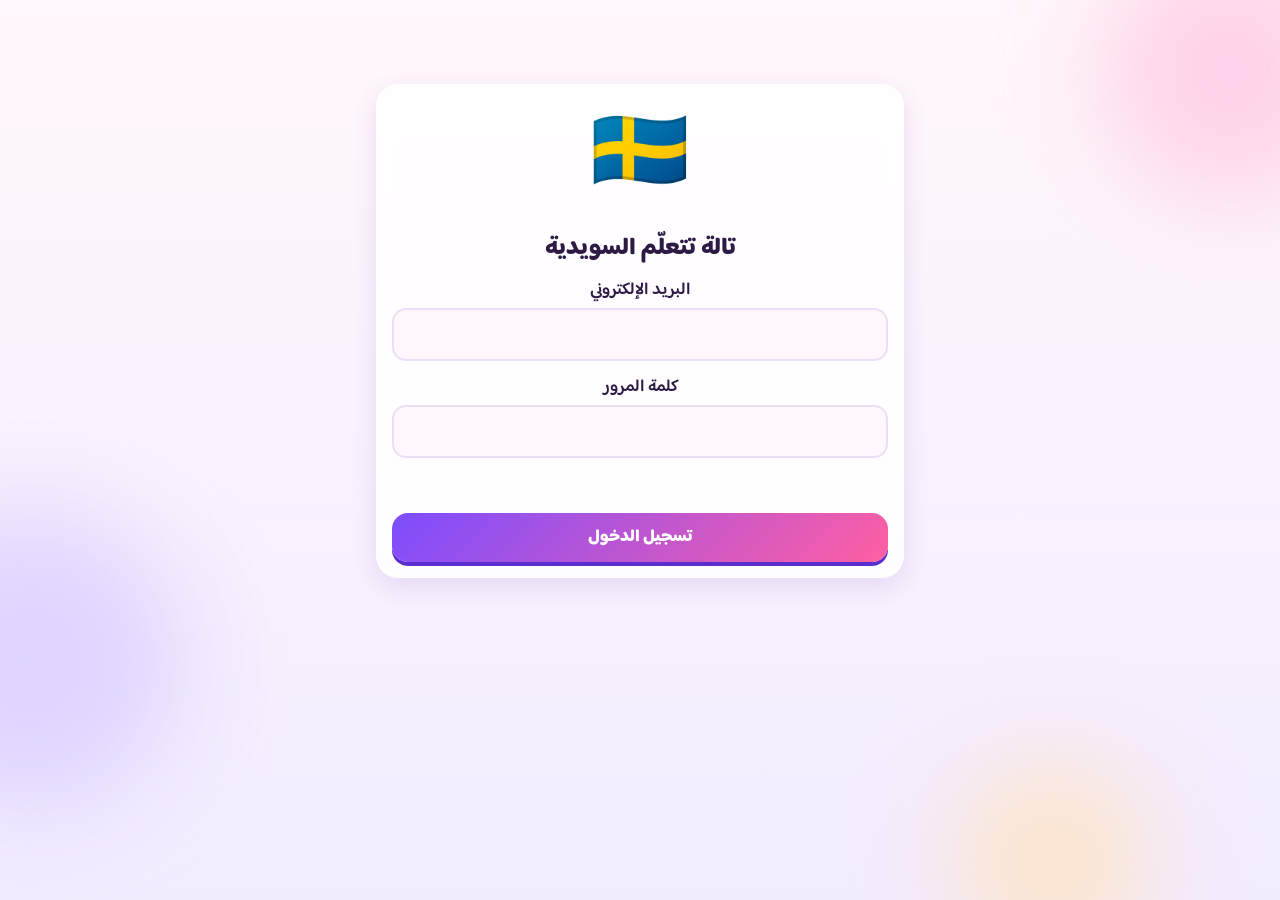
==== index.html @ 3c35382f "First version of Tala's Swedish app and Eslam's progress page Co-Authored-By: Claude Opus 5.5 <norep" ====
<!doctype html>
<html lang="ar" dir="rtl">
<head>
  <meta charset="utf-8">
  <meta name="viewport" content="width=device-width, initial-scale=1, viewport-fit=cover">
  <meta name="theme-color" content="#7c4dff">
  <title>Tala lär sig svenska</title>
  <link rel="manifest" href="manifest.webmanifest">
  <link rel="icon" href="icons/icon-192.png">
  <link rel="apple-touch-icon" href="icons/icon-192.png">
  <link rel="preconnect" href="https://fonts.googleapis.com">
  <link rel="preconnect" href="https://fonts.gstatic.com" crossorigin>
  <link href="https://fonts.googleapis.com/css2?family=Baloo+Bhaijaan+2:wght@400;600;800&display=swap" rel="stylesheet">
  <link rel="stylesheet" href="css/app.css">
</head>
<body>
  <div class="bg-blobs" aria-hidden="true"><i></i><i></i><i></i></div>
  <header></header>
  <main id="main"></main>
  <nav></nav>
  <canvas id="confetti" aria-hidden="true"></canvas>
  <script type="module" src="js/app.js"></script>
</body>
</html>
---- css/app.css ----
:root {
  --bg: #fff7fb;
  --bg2: #f3ecff;
  --card: rgba(255, 255, 255, 0.82);
  --ink: #2d1b46;
  --ink2: #6b5a86;
  --line: #eadff7;
  --brand: #7c4dff;
  --brand2: #ff5fa2;
  --brand-ink: #ffffff;
  --sun: #ffb648;
  --good: #1fbf8f;
  --good-bg: #e2f8ef;
  --bad: #ff5470;
  --bad-bg: #ffe6ea;
  --blob1: #ffc4e1;
  --blob2: #d6c8ff;
  --blob3: #ffe1b8;
  --shadow: 0 8px 24px rgba(92, 50, 160, 0.12);
  --radius: 22px;
  --font: 'Baloo Bhaijaan 2', system-ui, sans-serif;
}
@media (prefers-color-scheme: dark) {
  :root:not([data-theme="light"]) {
    --bg: #160f24; --bg2: #1e1433; --card: rgba(40, 28, 64, 0.85); --ink: #f6efff; --ink2: #b9a8d6;
    --line: #3a2a5a; --good-bg: #123a30; --bad-bg: #44172a;
    --blob1: #5a1f48; --blob2: #34246e; --blob3: #4d3216; --shadow: 0 8px 24px rgba(0, 0, 0, 0.4);
  }
}
:root[data-theme="dark"] {
  --bg: #160f24; --bg2: #1e1433; --card: rgba(40, 28, 64, 0.85); --ink: #f6efff; --ink2: #b9a8d6;
  --line: #3a2a5a; --good-bg: #123a30; --bad-bg: #44172a;
  --blob1: #5a1f48; --blob2: #34246e; --blob3: #4d3216; --shadow: 0 8px 24px rgba(0, 0, 0, 0.4);
}

* { box-sizing: border-box; -webkit-tap-highlight-color: transparent; }
html, body { margin: 0; }
body {
  font-family: var(--font);
  background: linear-gradient(180deg, var(--bg), var(--bg2));
  color: var(--ink);
  min-height: 100dvh;
  font-size: 17px;
  line-height: 1.5;
  overflow-x: hidden;
}
button { font: inherit; color: inherit; cursor: pointer; }
h1, h2, h3 { margin: 0; line-height: 1.25; }
h1 { font-size: 1.5rem; font-weight: 800; }
h2 { font-size: 1.15rem; font-weight: 800; }
h3 { font-size: 1.05rem; font-weight: 600; }
p { margin: 0.2rem 0; }
.muted { color: var(--ink2); }
.center { text-align: center; }
.grow { flex: 1; min-width: 0; }
.sv { font-weight: 600; unicode-bidi: isolate; }
.sub { display: block; font-size: 0.72em; opacity: 0.7; font-weight: 400; }
[hidden] { display: none !important; }

/* Floating colour blobs behind everything */
.bg-blobs { position: fixed; inset: 0; z-index: -1; overflow: hidden; pointer-events: none; }
.bg-blobs i { position: absolute; border-radius: 50%; filter: blur(50px); opacity: 0.7; animation: float 18s ease-in-out infinite; }
.bg-blobs i:nth-child(1) { width: 260px; height: 260px; background: var(--blob1); top: -60px; right: -80px; }
.bg-blobs i:nth-child(2) { width: 300px; height: 300px; background: var(--blob2); bottom: 10%; left: -120px; animation-delay: -6s; }
.bg-blobs i:nth-child(3) { width: 200px; height: 200px; background: var(--blob3); bottom: -60px; right: 10%; animation-delay: -12s; }
@keyframes float { 50% { transform: translate(20px, -30px) scale(1.1); } }

main { padding: 12px 16px 110px; max-width: 560px; margin: 0 auto; display: flex; flex-direction: column; gap: 14px; }
header { display: flex; gap: 8px; justify-content: flex-start; padding: 14px 16px 0; max-width: 560px; margin: 0 auto; }
.pill { background: var(--card); border-radius: 99px; padding: 4px 12px; font-weight: 600; box-shadow: var(--shadow); font-size: 0.9rem; }

nav {
  position: fixed; bottom: 0; inset-inline: 0; display: flex; justify-content: space-around;
  background: var(--card); backdrop-filter: blur(16px); border-top: 1px solid var(--line);
  padding: 6px 4px calc(6px + env(safe-area-inset-bottom));
}
nav a { text-decoration: none; color: var(--ink2); display: flex; flex-direction: column; align-items: center; font-size: 0.75rem; padding: 4px 10px; border-radius: 14px; transition: 0.2s; }
nav a .i { font-size: 1.45rem; transition: transform 0.2s; }
nav a.on { color: var(--brand); background: color-mix(in srgb, var(--brand) 12%, transparent); }
nav a.on .i { transform: translateY(-2px) scale(1.12); }
nav .sub { display: none; }

.card {
  background: var(--card); border-radius: var(--radius); padding: 16px; box-shadow: var(--shadow);
  backdrop-filter: blur(10px); display: flex; gap: 14px; align-items: center; flex-wrap: wrap;
  animation: pop 0.35s ease both;
}
.card.tap { cursor: pointer; transition: transform 0.15s; }
.card.tap:active { transform: scale(0.98); }
.card.tip { display: block; border-inline-start: 5px solid var(--sun); }
.card.warn { display: block; background: var(--bad-bg); font-size: 0.9rem; }
@keyframes pop { from { opacity: 0; transform: translateY(10px) scale(0.98); } }
main > *:nth-child(2) { animation-delay: 0.05s; }
main > *:nth-child(3) { animation-delay: 0.1s; }
main > *:nth-child(4) { animation-delay: 0.15s; }
main > *:nth-child(5) { animation-delay: 0.2s; }

/* Greeting */
.greet {
  border-radius: 28px; padding: 22px 20px; padding-inline-end: 86px; color: #fff; position: relative; overflow: hidden;
  background: var(--sky, linear-gradient(135deg, #7c4dff, #ff5fa2)); box-shadow: var(--shadow);
  animation: pop 0.4s ease both;
}
.greet .sym { position: absolute; inset-inline-end: 14px; top: 8px; font-size: 3.6rem; animation: bob 4s ease-in-out infinite; }
.greet .hello { text-align: right; font-size: 1.7rem; font-weight: 800; line-height: 1.1; }
.greet .hello-ar { opacity: 0.9; }
.greet .say { background: rgba(255, 255, 255, 0.25); border: 0; border-radius: 99px; padding: 2px 12px; margin-top: 8px; color: #fff; }
.greet .line { margin-top: 10px; font-size: 0.95rem; opacity: 0.95; }
@keyframes bob { 50% { transform: translateY(-6px) rotate(6deg); } }

.hero { display: flex; align-items: center; gap: 16px; }
.ring {
  --p: 0; width: 96px; height: 96px; border-radius: 50%; display: grid; place-items: center; flex: none;
  background: conic-gradient(var(--brand2) calc(var(--p) * 1%), var(--line) 0);
}
.ring > div { width: 76px; height: 76px; border-radius: 50%; background: var(--bg); display: grid; place-items: center; text-align: center; line-height: 1; }
.ring b { font-size: 1.6rem; }
.ring small { font-size: 0.7rem; color: var(--ink2); }

.unit-emoji { font-size: 2.2rem; width: 54px; height: 54px; display: grid; place-items: center; background: var(--bg2); border-radius: 18px; flex: none; }
.word-day { display: block; }
.word-day .sv { font-size: 1.4rem; }

/* Buttons */
.btn {
  border: 0; border-radius: 16px; padding: 12px 18px; font-weight: 800; background: var(--bg2); color: var(--ink);
  box-shadow: 0 4px 0 var(--line); transition: transform 0.1s, box-shadow 0.1s;
}
.btn:active { transform: translateY(3px); box-shadow: 0 1px 0 var(--line); }
.btn.primary { background: linear-gradient(135deg, var(--brand), var(--brand2)); color: var(--brand-ink); box-shadow: 0 4px 0 #5a2fd0; }
.btn.danger { background: var(--bad); color: #fff; box-shadow: 0 4px 0 #c43350; }
.btn.ghost { background: transparent; box-shadow: none; color: var(--ink2); }
.btn.wide { width: 100%; }
.btn:disabled { opacity: 0.45; }
.row { display: flex; gap: 10px; width: 100%; }
.row .btn { flex: 1; }

/* Course map */
.phase { margin-top: 10px; }
.unit { background: var(--card); border-radius: var(--radius); padding: 14px; box-shadow: var(--shadow); animation: pop 0.35s ease both; }
.unit.locked { opacity: 0.55; }
.unit.passed { outline: 2px solid color-mix(in srgb, var(--sun) 70%, transparent); }
.unit-head { display: flex; gap: 12px; align-items: center; }
.crown { font-weight: 800; color: var(--sun); }
.lessons { display: flex; gap: 10px; margin-top: 12px; flex-wrap: wrap; }
.dot {
  width: 48px; height: 48px; border-radius: 50%; border: 0; font-weight: 800; background: var(--bg2);
  box-shadow: 0 4px 0 var(--line);
}
.dot:not(:disabled):not(.done) { background: linear-gradient(135deg, var(--brand), var(--brand2)); color: #fff; box-shadow: 0 4px 0 #5a2fd0; animation: pulse 2s infinite; }
.dot.done { background: var(--good); color: #fff; box-shadow: 0 4px 0 #148a66; }
.dot.test { background: var(--sun); }
.dot.test.done { background: var(--sun); box-shadow: 0 4px 0 #c98a2a; }
@keyframes pulse { 50% { transform: scale(1.08); } }

/* Session */
.session { display: flex; flex-direction: column; gap: 14px; min-height: calc(100dvh - 40px); }
.bar-top { display: flex; align-items: center; gap: 12px; }
.x { border: 0; background: none; font-size: 1.4rem; color: var(--ink2); }
.progress { flex: 1; height: 14px; background: var(--line); border-radius: 99px; overflow: hidden; }
.progress div { height: 100%; width: 0; background: linear-gradient(90deg, var(--brand), var(--brand2)); border-radius: 99px; transition: width 0.4s ease; }
.ex { display: flex; flex-direction: column; gap: 14px; animation: slide 0.3s ease both; }
@keyframes slide { from { opacity: 0; transform: translateX(-24px); } }
.ex-title { font-weight: 800; font-size: 1.2rem; margin: 6px 0 0; }
.prompt { display: flex; flex-direction: column; align-items: center; gap: 6px; padding: 10px 0; text-align: center; }
.sv.big { font-size: 2.1rem; }
.ar-big { font-size: 1.6rem; font-weight: 600; text-align: center; }
.card.learn { flex-direction: column; text-align: center; padding: 26px 16px; }
.emoji { font-size: 4rem; line-height: 1; animation: bob 3s ease-in-out infinite; }
.note { color: var(--ink2); font-size: 0.95rem; }
.audio-row { display: flex; gap: 8px; justify-content: center; }
.btn-audio { border: 0; width: 64px; height: 64px; border-radius: 50%; font-size: 1.7rem; background: linear-gradient(135deg, var(--brand), var(--brand2)); box-shadow: 0 4px 0 #5a2fd0; }
.btn-audio.small { width: 46px; height: 46px; font-size: 1.2rem; background: var(--bg2); box-shadow: 0 4px 0 var(--line); align-self: center; }
.options { display: grid; gap: 10px; }
.opt {
  border: 2px solid var(--line); background: var(--card); border-radius: 18px; padding: 14px; font-size: 1.1rem;
  box-shadow: 0 4px 0 var(--line); text-align: center; transition: transform 0.1s;
}
.opt:active { transform: translateY(2px); }
.opt.right { border-color: var(--good); background: var(--good-bg); animation: yay 0.4s; }
.opt.bad { border-color: var(--bad); background: var(--bad-bg); animation: shake 0.4s; }
@keyframes yay { 50% { transform: scale(1.05); } }
@keyframes shake { 25% { transform: translateX(-6px); } 75% { transform: translateX(6px); } }
.type-in { font: inherit; font-size: 1.3rem; padding: 14px; border-radius: 16px; border: 2px solid var(--line); background: var(--card); color: var(--ink); text-align: center; }
.type-in:focus { outline: none; border-color: var(--brand); }
.special { display: flex; gap: 8px; justify-content: center; }
.special button { border: 0; background: var(--bg2); border-radius: 12px; width: 52px; height: 44px; font-size: 1.2rem; font-weight: 800; box-shadow: 0 3px 0 var(--line); }
.build-line { min-height: 62px; border-bottom: 2px dashed var(--line); display: flex; flex-wrap: wrap; gap: 8px; padding: 8px 0; }
.build-pool { display: flex; flex-wrap: wrap; gap: 8px; justify-content: center; }
.tile { border: 2px solid var(--line); background: var(--card); border-radius: 14px; padding: 8px 14px; font-weight: 600; font-size: 1.05rem; box-shadow: 0 3px 0 var(--line); }
.tile:disabled { opacity: 0.25; }
.mic { font-size: 1.3rem; padding: 18px; border-radius: 99px; background: linear-gradient(135deg, var(--brand2), var(--sun)); color: #fff; box-shadow: 0 4px 0 #c94a80; }
.mic.on { animation: pulse 1s infinite; }
.heard { text-align: center; min-height: 1.5em; }
.match-grid { display: grid; grid-template-columns: 1fr 1fr; gap: 10px; }
.pair { border: 2px solid var(--line); background: var(--card); border-radius: 16px; padding: 14px 8px; font-weight: 600; box-shadow: 0 4px 0 var(--line); min-height: 60px; transition: 0.2s; }
.pair.sel { border-color: var(--brand); background: color-mix(in srgb, var(--brand) 14%, var(--card)); }
.pair.bad { border-color: var(--bad); animation: shake 0.4s; }
.pair.gone { opacity: 0; transform: scale(0.8); pointer-events: none; }

.feedback {
  position: fixed; bottom: 0; inset-inline: 0; padding: 18px 16px calc(18px + env(safe-area-inset-bottom));
  border-radius: 26px 26px 0 0; display: flex; flex-direction: column; gap: 12px; animation: up 0.25s ease both;
  max-width: 560px; margin: 0 auto;
}
.feedback.good { background: var(--good-bg); }
.feedback.bad { background: var(--bad-bg); }
.feedback b { font-size: 1.2rem; }
@keyframes up { from { transform: translateY(100%); } }

.done-screen, .empty { text-align: center; padding-top: 12vh; display: flex; flex-direction: column; gap: 12px; align-items: center; }
.big-emoji { font-size: 5rem; animation: bob 2s ease-in-out infinite; }
.score { font-size: 1.4rem; }

/* Flashcards */
.flash { perspective: 1000px; height: 260px; position: relative; cursor: pointer; }
.face {
  position: absolute; inset: 0; border-radius: 26px; display: flex; flex-direction: column; align-items: center; justify-content: center; gap: 8px;
  backface-visibility: hidden; transition: transform 0.5s; box-shadow: var(--shadow); font-size: 1.8rem;
}
.front { background: linear-gradient(135deg, var(--brand), var(--brand2)); color: #fff; }
.back { background: var(--card); transform: rotateY(180deg); }
.back .sv { font-size: 1.1rem; color: var(--ink2); }
.flash.flipped .front { transform: rotateY(-180deg); }
.flash.flipped .back { transform: rotateY(0); }

/* Me */
.stats { display: grid; grid-template-columns: repeat(3, 1fr); gap: 10px; }
.stat { background: var(--card); border-radius: 18px; padding: 12px 6px; text-align: center; box-shadow: var(--shadow); display: flex; flex-direction: column; }
.stat b { font-size: 1.5rem; }
.stat span { font-size: 0.8rem; color: var(--ink2); }
label { display: flex; flex-direction: column; gap: 4px; width: 100%; font-weight: 600; }
.login { flex-direction: column; text-align: center; margin-top: 8vh; }
.login input { font: inherit; padding: 12px; border-radius: 14px; border: 2px solid var(--line); background: var(--bg); color: var(--ink); }
.err { color: var(--bad); min-height: 1.2em; }

#confetti { position: fixed; inset: 0; pointer-events: none; width: 100%; height: 100%; z-index: 50; }

@media (prefers-reduced-motion: reduce) {
  *, *::before, *::after { animation: none !important; transition: none !important; }
}
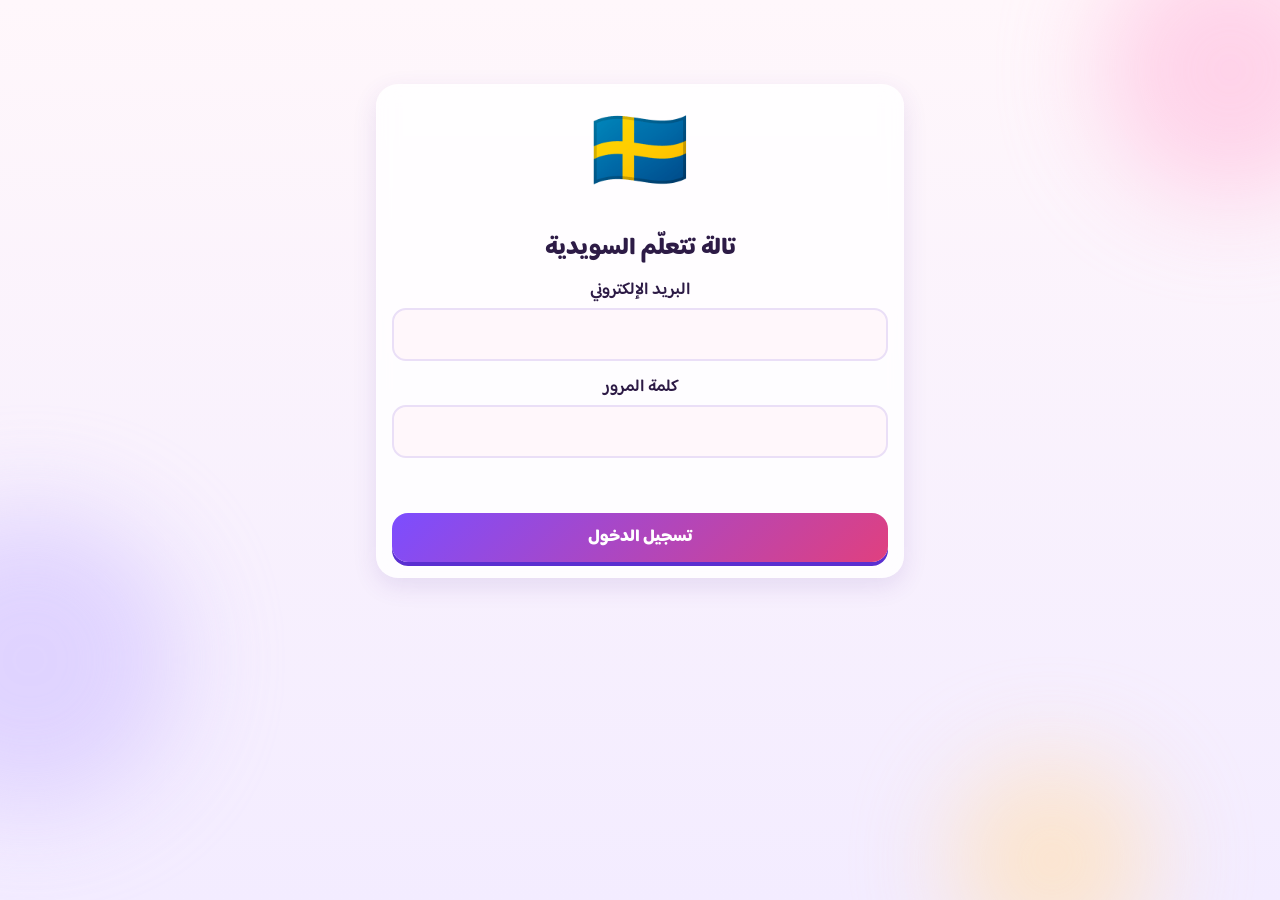
==== commit 08022b75: "Apply jury review: Arabic and Swedish fixes, updated facts, rewards and practice tab Co-Authored-By:" ====
--- a/index.html
+++ b/index.html
@@ -8,9 +8,7 @@
   <link rel="manifest" href="manifest.webmanifest">
   <link rel="icon" href="icons/icon-192.png">
   <link rel="apple-touch-icon" href="icons/icon-192.png">
-  <link rel="preconnect" href="https://fonts.googleapis.com">
-  <link rel="preconnect" href="https://fonts.gstatic.com" crossorigin>
-  <link href="https://fonts.googleapis.com/css2?family=Baloo+Bhaijaan+2:wght@400;600;800&display=swap" rel="stylesheet">
+  <link rel="stylesheet" href="fonts/fonts.css">
   <link rel="stylesheet" href="css/app.css">
 </head>
 <body>
--- a/fonts/fonts.css
+++ b/fonts/fonts.css
@@ -0,0 +1,108 @@
+/* arabic */
+@font-face {
+  font-family: 'Baloo Bhaijaan 2';
+  font-style: normal;
+  font-weight: 400;
+  font-display: swap;
+  src: url(zYX9KUwuEqdVGqM8tPDdAA_Y-_bMAIRsdO_q.woff2) format('woff2');
+  unicode-range: U+0600-06FF, U+0750-077F, U+0870-0891, U+0897-08E1, U+08E3-08FF, U+200C-200E, U+2010-2011, U+204F, U+2E41, U+FB50-FDFF, U+FE70-FE74, U+FE76-FEFC, U+102E0-102FB, U+10E60-10E7E, U+10EC2-10EC7, U+10EC9-10EEE, U+10EF0-10EFF, U+1EE00-1EE03, U+1EE05-1EE1F, U+1EE21-1EE22, U+1EE24, U+1EE27, U+1EE29-1EE32, U+1EE34-1EE37, U+1EE39, U+1EE3B, U+1EE42, U+1EE47, U+1EE49, U+1EE4B, U+1EE4D-1EE4F, U+1EE51-1EE52, U+1EE54, U+1EE57, U+1EE59, U+1EE5B, U+1EE5D, U+1EE5F, U+1EE61-1EE62, U+1EE64, U+1EE67-1EE6A, U+1EE6C-1EE72, U+1EE74-1EE77, U+1EE79-1EE7C, U+1EE7E, U+1EE80-1EE89, U+1EE8B-1EE9B, U+1EEA1-1EEA3, U+1EEA5-1EEA9, U+1EEAB-1EEBB, U+1EEF0-1EEF1;
+}
+/* vietnamese */
+@font-face {
+  font-family: 'Baloo Bhaijaan 2';
+  font-style: normal;
+  font-weight: 400;
+  font-display: swap;
+  src: url(zYX9KUwuEqdVGqM8tPDdAA_Y-_bMAI5sdO_q.woff2) format('woff2');
+  unicode-range: U+0102-0103, U+0110-0111, U+0128-0129, U+0168-0169, U+01A0-01A1, U+01AF-01B0, U+0300-0301, U+0303-0304, U+0308-0309, U+0323, U+0329, U+1EA0-1EF9, U+20AB;
+}
+/* latin-ext */
+@font-face {
+  font-family: 'Baloo Bhaijaan 2';
+  font-style: normal;
+  font-weight: 400;
+  font-display: swap;
+  src: url(zYX9KUwuEqdVGqM8tPDdAA_Y-_bMAI9sdO_q.woff2) format('woff2');
+  unicode-range: U+0100-02BA, U+02BD-02C5, U+02C7-02CC, U+02CE-02D7, U+02DD-02FF, U+0304, U+0308, U+0329, U+1D00-1DBF, U+1E00-1E9F, U+1EF2-1EFF, U+2020, U+20A0-20AB, U+20AD-20C4, U+2113, U+2C60-2C7F, U+A720-A7FF;
+}
+/* latin */
+@font-face {
+  font-family: 'Baloo Bhaijaan 2';
+  font-style: normal;
+  font-weight: 400;
+  font-display: swap;
+  src: url(zYX9KUwuEqdVGqM8tPDdAA_Y-_bMAIFsdA.woff2) format('woff2');
+  unicode-range: U+0000-00FF, U+0131, U+0152-0153, U+02BB-02BC, U+02C6, U+02DA, U+02DC, U+0304, U+0308, U+0329, U+2000-206F, U+20AC, U+2122, U+2191, U+2193, U+2212, U+2215, U+FEFF, U+FFFD;
+}
+/* arabic */
+@font-face {
+  font-family: 'Baloo Bhaijaan 2';
+  font-style: normal;
+  font-weight: 600;
+  font-display: swap;
+  src: url(zYX9KUwuEqdVGqM8tPDdAA_Y-_bMAIRsdO_q.woff2) format('woff2');
+  unicode-range: U+0600-06FF, U+0750-077F, U+0870-0891, U+0897-08E1, U+08E3-08FF, U+200C-200E, U+2010-2011, U+204F, U+2E41, U+FB50-FDFF, U+FE70-FE74, U+FE76-FEFC, U+102E0-102FB, U+10E60-10E7E, U+10EC2-10EC7, U+10EC9-10EEE, U+10EF0-10EFF, U+1EE00-1EE03, U+1EE05-1EE1F, U+1EE21-1EE22, U+1EE24, U+1EE27, U+1EE29-1EE32, U+1EE34-1EE37, U+1EE39, U+1EE3B, U+1EE42, U+1EE47, U+1EE49, U+1EE4B, U+1EE4D-1EE4F, U+1EE51-1EE52, U+1EE54, U+1EE57, U+1EE59, U+1EE5B, U+1EE5D, U+1EE5F, U+1EE61-1EE62, U+1EE64, U+1EE67-1EE6A, U+1EE6C-1EE72, U+1EE74-1EE77, U+1EE79-1EE7C, U+1EE7E, U+1EE80-1EE89, U+1EE8B-1EE9B, U+1EEA1-1EEA3, U+1EEA5-1EEA9, U+1EEAB-1EEBB, U+1EEF0-1EEF1;
+}
+/* vietnamese */
+@font-face {
+  font-family: 'Baloo Bhaijaan 2';
+  font-style: normal;
+  font-weight: 600;
+  font-display: swap;
+  src: url(zYX9KUwuEqdVGqM8tPDdAA_Y-_bMAI5sdO_q.woff2) format('woff2');
+  unicode-range: U+0102-0103, U+0110-0111, U+0128-0129, U+0168-0169, U+01A0-01A1, U+01AF-01B0, U+0300-0301, U+0303-0304, U+0308-0309, U+0323, U+0329, U+1EA0-1EF9, U+20AB;
+}
+/* latin-ext */
+@font-face {
+  font-family: 'Baloo Bhaijaan 2';
+  font-style: normal;
+  font-weight: 600;
+  font-display: swap;
+  src: url(zYX9KUwuEqdVGqM8tPDdAA_Y-_bMAI9sdO_q.woff2) format('woff2');
+  unicode-range: U+0100-02BA, U+02BD-02C5, U+02C7-02CC, U+02CE-02D7, U+02DD-02FF, U+0304, U+0308, U+0329, U+1D00-1DBF, U+1E00-1E9F, U+1EF2-1EFF, U+2020, U+20A0-20AB, U+20AD-20C4, U+2113, U+2C60-2C7F, U+A720-A7FF;
+}
+/* latin */
+@font-face {
+  font-family: 'Baloo Bhaijaan 2';
+  font-style: normal;
+  font-weight: 600;
+  font-display: swap;
+  src: url(zYX9KUwuEqdVGqM8tPDdAA_Y-_bMAIFsdA.woff2) format('woff2');
+  unicode-range: U+0000-00FF, U+0131, U+0152-0153, U+02BB-02BC, U+02C6, U+02DA, U+02DC, U+0304, U+0308, U+0329, U+2000-206F, U+20AC, U+2122, U+2191, U+2193, U+2212, U+2215, U+FEFF, U+FFFD;
+}
+/* arabic */
+@font-face {
+  font-family: 'Baloo Bhaijaan 2';
+  font-style: normal;
+  font-weight: 800;
+  font-display: swap;
+  src: url(zYX9KUwuEqdVGqM8tPDdAA_Y-_bMAIRsdO_q.woff2) format('woff2');
+  unicode-range: U+0600-06FF, U+0750-077F, U+0870-0891, U+0897-08E1, U+08E3-08FF, U+200C-200E, U+2010-2011, U+204F, U+2E41, U+FB50-FDFF, U+FE70-FE74, U+FE76-FEFC, U+102E0-102FB, U+10E60-10E7E, U+10EC2-10EC7, U+10EC9-10EEE, U+10EF0-10EFF, U+1EE00-1EE03, U+1EE05-1EE1F, U+1EE21-1EE22, U+1EE24, U+1EE27, U+1EE29-1EE32, U+1EE34-1EE37, U+1EE39, U+1EE3B, U+1EE42, U+1EE47, U+1EE49, U+1EE4B, U+1EE4D-1EE4F, U+1EE51-1EE52, U+1EE54, U+1EE57, U+1EE59, U+1EE5B, U+1EE5D, U+1EE5F, U+1EE61-1EE62, U+1EE64, U+1EE67-1EE6A, U+1EE6C-1EE72, U+1EE74-1EE77, U+1EE79-1EE7C, U+1EE7E, U+1EE80-1EE89, U+1EE8B-1EE9B, U+1EEA1-1EEA3, U+1EEA5-1EEA9, U+1EEAB-1EEBB, U+1EEF0-1EEF1;
+}
+/* vietnamese */
+@font-face {
+  font-family: 'Baloo Bhaijaan 2';
+  font-style: normal;
+  font-weight: 800;
+  font-display: swap;
+  src: url(zYX9KUwuEqdVGqM8tPDdAA_Y-_bMAI5sdO_q.woff2) format('woff2');
+  unicode-range: U+0102-0103, U+0110-0111, U+0128-0129, U+0168-0169, U+01A0-01A1, U+01AF-01B0, U+0300-0301, U+0303-0304, U+0308-0309, U+0323, U+0329, U+1EA0-1EF9, U+20AB;
+}
+/* latin-ext */
+@font-face {
+  font-family: 'Baloo Bhaijaan 2';
+  font-style: normal;
+  font-weight: 800;
+  font-display: swap;
+  src: url(zYX9KUwuEqdVGqM8tPDdAA_Y-_bMAI9sdO_q.woff2) format('woff2');
+  unicode-range: U+0100-02BA, U+02BD-02C5, U+02C7-02CC, U+02CE-02D7, U+02DD-02FF, U+0304, U+0308, U+0329, U+1D00-1DBF, U+1E00-1E9F, U+1EF2-1EFF, U+2020, U+20A0-20AB, U+20AD-20C4, U+2113, U+2C60-2C7F, U+A720-A7FF;
+}
+/* latin */
+@font-face {
+  font-family: 'Baloo Bhaijaan 2';
+  font-style: normal;
+  font-weight: 800;
+  font-display: swap;
+  src: url(zYX9KUwuEqdVGqM8tPDdAA_Y-_bMAIFsdA.woff2) format('woff2');
+  unicode-range: U+0000-00FF, U+0131, U+0152-0153, U+02BB-02BC, U+02C6, U+02DA, U+02DC, U+0304, U+0308, U+0329, U+2000-206F, U+20AC, U+2122, U+2191, U+2193, U+2212, U+2215, U+FEFF, U+FFFD;
+}
--- a/css/app.css
+++ b/css/app.css
@@ -6,7 +6,7 @@
   --ink2: #6b5a86;
   --line: #eadff7;
   --brand: #7c4dff;
-  --brand2: #ff5fa2;
+  --brand2: #e0407f;
   --brand-ink: #ffffff;
   --sun: #ffb648;
   --good: #1fbf8f;
@@ -239,3 +239,49 @@
 @media (prefers-reduced-motion: reduce) {
   *, *::before, *::after { animation: none !important; transition: none !important; }
 }
+
+/* Life in Sweden */
+.back-btn { align-self: flex-start; padding: 4px 0; }
+.topic-head { text-align: center; display: flex; flex-direction: column; align-items: center; gap: 4px; }
+.article { display: block; }
+.article p { margin: 0 0 10px; }
+.article h2 { margin-bottom: 8px; }
+.word-row {
+  display: flex; gap: 10px; align-items: center; width: 100%; border: 0; background: none; padding: 10px 2px;
+  border-bottom: 1px solid var(--line); text-align: start;
+}
+.word-row:last-child { border-bottom: 0; }
+.explain { background: var(--bg2); border-radius: 16px; padding: 12px 14px; animation: pop 0.3s ease both; }
+nav a { padding: 4px 6px; }
+
+/* Jury round: rewards, map, practice */
+.chip { display: inline-block; background: color-mix(in srgb, var(--brand) 14%, transparent); color: var(--brand); border-radius: 99px; padding: 0 10px; font-weight: 800; font-size: 0.85rem; margin-top: 4px; }
+.small { font-size: 0.82rem; }
+.unit-bar, .goal-bar { height: 8px; background: var(--line); border-radius: 99px; overflow: hidden; margin-top: 10px; width: 100%; }
+.unit-bar div, .goal-bar div { height: 100%; background: linear-gradient(90deg, var(--brand), var(--brand2)); border-radius: 99px; transition: width 0.8s ease; }
+.unit.current { outline: 3px solid color-mix(in srgb, var(--brand) 55%, transparent); }
+.unit.current .unit-emoji { animation: bob 3s ease-in-out infinite; }
+.rewards { display: grid; grid-template-columns: repeat(3, 1fr); gap: 10px; width: 100%; }
+.reward { background: var(--card); border-radius: 18px; padding: 12px 6px; box-shadow: var(--shadow); display: flex; flex-direction: column; animation: pop 0.4s ease both; }
+.reward:nth-child(2) { animation-delay: 0.1s; } .reward:nth-child(3) { animation-delay: 0.2s; }
+.reward b { font-size: 1.6rem; color: var(--brand); }
+.reward span { font-size: 0.8rem; color: var(--ink2); }
+.missed { width: 100%; display: block; text-align: start; }
+.combo { font-size: 0.95rem; color: var(--brand2); margin-inline-start: 6px; }
+.fb-answer { font-size: 1.15rem; font-weight: 600; }
+.note-card { border-inline-start: 5px solid var(--brand2); }
+.note-text { font-size: 1.1rem; white-space: pre-wrap; }
+.week { display: block; }
+.days { display: grid; grid-template-columns: repeat(7, 1fr); gap: 4px; margin-top: 8px; text-align: center; }
+.day { background: var(--bg2); border-radius: 12px; padding: 6px 0; display: flex; flex-direction: column; font-size: 1.1rem; }
+.day small { font-size: 0.65rem; color: var(--ink2); }
+.day.on { background: color-mix(in srgb, var(--brand2) 22%, var(--card)); }
+.day.today { outline: 2px solid var(--brand); }
+.done-screen { padding-top: 6vh; }
+.warn .btn { margin-top: 6px; padding: 4px 8px; }
+nav a { min-height: 52px; padding: 4px 10px; }
+nav a .l { font-size: 0.8rem; }
+.unit.locked { opacity: 1; }
+.unit.locked .unit-emoji, .unit.locked h3, .unit.locked .sv { opacity: 0.6; }
+.greet .hello { font-size: clamp(1.3rem, 6vw, 1.7rem); overflow-wrap: anywhere; }
+.opt.right, .opt.bad { animation-fill-mode: none; }
